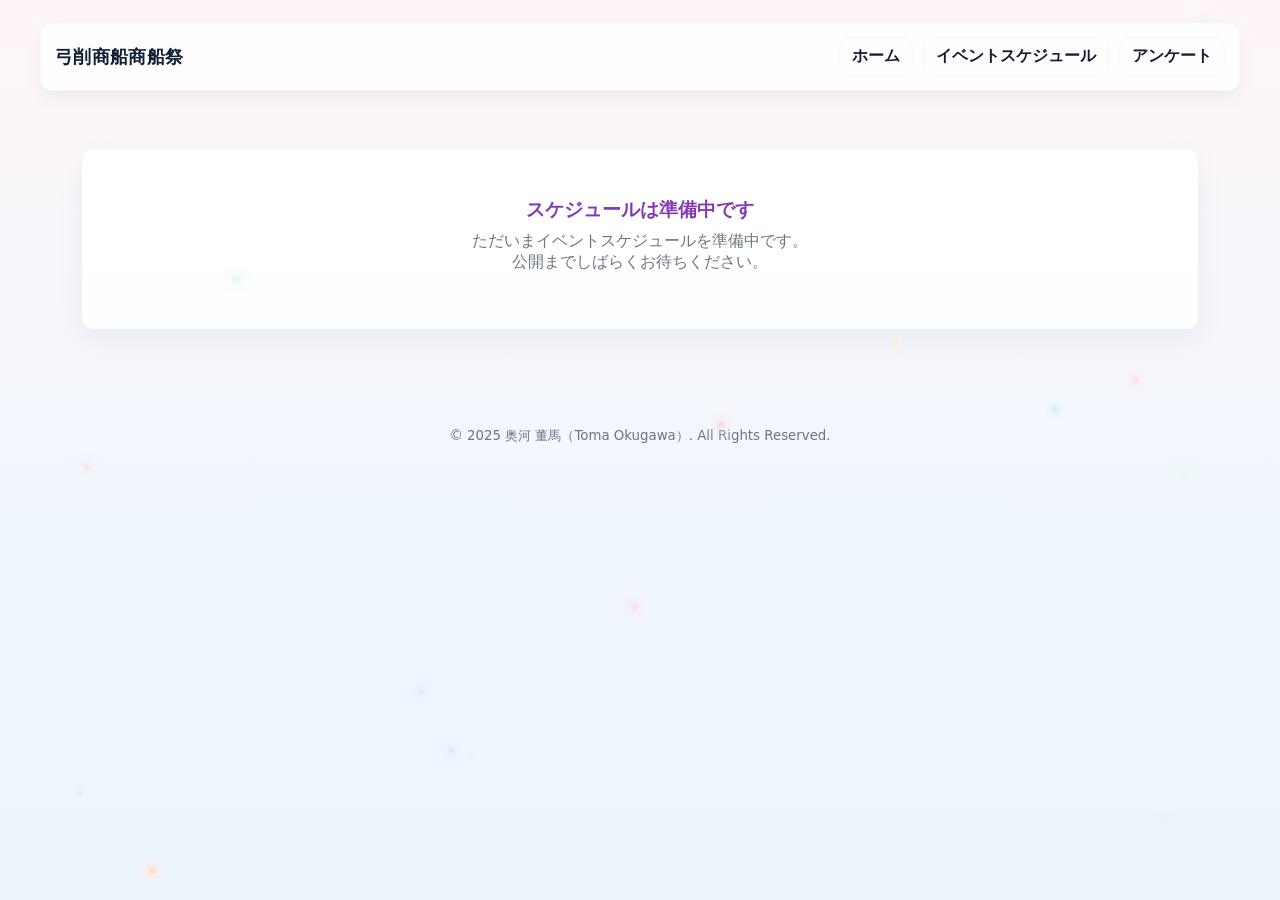
==== html/schedule.html @ 8c7348e9 "Add files via upload" ====
<!doctype html>
<html lang="ja">
<head>
  <meta charset="utf-8" />
  <meta name="viewport" content="width=device-width,initial-scale=1" />
  <title>弓削商船商船祭 - スケジュール</title>
  <link rel="stylesheet" href="../css/style.css">
</head>
<body>
  <canvas id="bgCanvas"></canvas>

  <header class="site-header">
    <div class="container header-inner">
      <div class="brand">
        <a class="logo" href="index.html">弓削商船商船祭</a>
      </div>
      <button id="navToggle" class="nav-toggle" aria-label="メニュー切替"><span class="hamburger"></span></button>
      <nav class="nav-links" id="navLinks">
        <a href="index.html">ホーム</a>
        <a href="schedule.html">イベントスケジュール</a>
        <a href="survey.html">アンケート</a>
      </nav>
    </div>
  </header>

  <main class="container">
    <section style="max-width:var(--maxW);margin:18px auto;padding:12px">
      <section id="scheduleSection" class="schedule-wrap">
        <article class="event-card" style="display:flex;align-items:center;justify-content:center;min-height:180px;">
          <div style="text-align:center;">
            <h3 style="margin:0 0 8px;color:var(--nav-accent);">スケジュールは準備中です</h3>
            <p style="margin:0 0 8px;color:var(--muted);">ただいまイベントスケジュールを準備中です。<br>公開までしばらくお待ちください。</p>
          </div>
        </article>
      </section>
      <!-- ection id="scheduleSection" class="schedule-wrap"></section -->
    </section>
  </main>

  <footer class="site-footer container"><small>&copy; 2025 奥河 董馬（Toma Okugawa）. All Rights Reserved.</small></footer>

  <script src="../js/shared.js"></script>
  <script>
    // 例
    /* const events = [
      {date:'2025-11-01', time:'8:30 - 10:00', place:'体育館', title:'開会式', desc:'開会の挨拶およびイベントの説明。'},
      {date:'2025-11-01', time:'10:30 - 12:00', place:'講義室A', title:'ロボコン体験', desc:'ロボット操作体験コーナー。'},
      {date:'2025-11-02', time:'13:00 - 15:00', place:'屋外ステージ', title:'軽音ライブ', desc:'学生バンドによる演奏。'}
    ];
    window.renderSchedule(events, 'scheduleSection'); */
  </script>
</body>
</html>
---- css/style.css ----
:root{
  --accentA:#833ab4;
  --accentB:#fd1d1d;
  --accentC:#fcb045;
  --muted:#6b7684;
  --card: rgba(255,255,255,0.94);
  --radius:14px;
  --maxW:1200px;
  --shadow: 0 8px 36px rgba(15,20,30,0.08);
  --nav-text-dark: #102033;
  --nav-accent: var(--accentA);
}
*{box-sizing:border-box}
html,body{height:100%;margin:0;font-family:Inter, "Noto Sans JP", system-ui, -apple-system, "Segoe UI", Roboto, "Hiragino Kaku Gothic ProN", "メイリオ", sans-serif;background:linear-gradient(180deg,#fff6f9 0%, #f1f8ff 60%);color:#0f1720;-webkit-font-smoothing:antialiased}
.container{max-width:var(--maxW);margin:0 auto;padding:0 18px}

#bgCanvas{position:fixed;left:0;top:0;width:100%;height:100%;z-index:0;pointer-events:none}

.site-header{position:sticky;top:12px;z-index:50;padding:10px 0}
.header-inner{
  display:flex;
  align-items:center;
  justify-content:space-between;
  gap:16px;
  background: rgba(255,255,255,0.80);
  border: 1px solid rgba(16,32,48,0.04);
  backdrop-filter: blur(6px);
  padding:14px;
  border-radius:12px;
  color:var(--nav-text-dark);
  box-shadow: 0 6px 18px rgba(10,20,30,0.06);
}
.brand .logo{font-weight:700;font-size:1.15rem;letter-spacing:0.02em;color:var(--nav-text-dark);text-decoration:none}
.brand .sub{font-size:0.82rem;opacity:0.9;margin:0;color:var(--muted)}

.nav-links{
  display:flex;
  gap:10px;
  align-items:center;
  z-index:60;
}
.nav-links a{
  background: transparent;
  padding:8px 12px;
  border-radius:10px;
  color:var(--nav-text-dark);
  text-decoration:none;
  font-weight:600;
  transition:all .18s;
  border: 1px solid rgba(16,32,48,0.04);
}
.nav-links a:hover{
  transform:translateY(-3px);
  background: linear-gradient(90deg, rgba(131,58,180,0.08), rgba(252,176,69,0.06));
  color: var(--nav-accent);
}

.nav-toggle{display:none;background:transparent;border:none;cursor:pointer;padding:8px;border-radius:8px}
.nav-toggle .hamburger{display:block;width:22px;height:2px;background:var(--nav-text-dark);position:relative}
.nav-toggle .hamburger::before,.nav-toggle .hamburger::after{content:"";position:absolute;left:0;width:22px;height:2px;background:var(--nav-text-dark);transition:transform .18s}
.nav-toggle .hamburger::before{top:-7px}
.nav-toggle .hamburger::after{top:7px}

.hero-grid{display:grid;grid-template-columns: 1fr 360px;gap:24px;align-items:start;margin:28px auto;max-width:var(--maxW);padding:0 18px}
.poster-frame{background:var(--card);border-radius:16px;padding:16px;display:flex;align-items:center;justify-content:center;box-shadow:var(--shadow)}
.poster-frame img{width:auto;height:480px;object-fit:contain;border-radius:12px}

.info-card{background:linear-gradient(180deg, rgba(255,255,255,0.96), rgba(255,255,255,0.9));border-radius:16px;padding:18px;box-shadow:var(--shadow)}
.info-card h3{margin:0 0 8px;color:var(--nav-accent)}
.info-card .meta{color:var(--muted);line-height:1.5;margin-bottom:12px}

.section-title{max-width:var(--maxW);margin:12px auto;text-align:center;font-weight:700;color:var(--nav-accent)}
.poster-wrap{max-width:var(--maxW);margin:8px auto;padding:14px;border-radius:16px;background:var(--card);box-shadow:var(--shadow)}
.poster-slider{overflow:hidden}
.poster-track{display:flex;gap:16px;align-items:center;animation:scrollX linear infinite}
.poster-item img{height:420px;object-fit:cover;border-radius:12px;box-shadow:0 10px 26px rgba(10,30,60,0.08);transition:transform .22s}
.poster-item img:hover{transform:scale(1.02)}
@keyframes scrollX{from{transform:translateX(0)}to{transform:translateX(-50%)}}

.schedule-wrap{max-width:var(--maxW);margin:18px auto;display:flex;flex-direction:column;gap:12px;padding:12px}
.event-card{background:white;border-radius:12px;padding:16px;box-shadow:0 10px 30px rgba(10,30,60,0.06);width:100%}
.event-card h3{margin:0 0 6px;color:var(--nav-accent)}
.event-meta{color:var(--muted);margin-bottom:8px}
.event-desc{color:#213642}

.survey-wrap{max-width:880px;margin:18px auto;padding:18px;border-radius:12px;background:linear-gradient(180deg,#fff,#fbfbff);box-shadow:0 10px 30px rgba(10,30,60,0.06)}
.q{margin-bottom:12px}
.q label{display:block;font-weight:700;margin-bottom:8px;color:#203444}
.input,textarea,select{width:100%;padding:10px;border-radius:10px;border:1px solid rgba(20,30,40,0.06);font-size:0.95rem;background:white}
.choice-inline{display:flex;align-items:center;gap:8px}
.rating-row{display:flex;gap:10px;align-items:center}
.rating-row label{display:flex;align-items:center;gap:8px;padding:8px 10px;border-radius:10px;background:#fff;border:1px solid rgba(20,30,40,0.04);cursor:pointer}
.rating-row input[type="radio"]{accent-color:var(--nav-accent);width:16px;height:16px}
.form-actions{display:flex;gap:8px;margin-top:10px;align-items:center}
.btn{background:var(--nav-accent);color:#fff;padding:10px 14px;border-radius:10px;border:none;cursor:pointer;font-weight:700}
.btn.secondary{background:#fff;color:var(--nav-accent);border:1px solid rgba(19,111,168,0.12)}

.site-footer{max-width:var(--maxW);margin:30px auto;text-align:center;color:var(--muted);padding-top: 1.5rem;padding-bottom:3rem}

@media(max-width:980px){
  .hero-grid{grid-template-columns:1fr 320px}
  .poster-frame img{height:420px}
  .poster-item img{height:360px}
}
@media(max-width:720px){
  .hero-grid{grid-template-columns:1fr;gap:14px}

  .nav-links{display:none;position:fixed;right:16px;top:84px;padding:12px;border-radius:12px;box-shadow:0 10px 30px rgba(10,30,60,0.08);z-index:120}

  .nav-links.show{
    display:flex;
    flex-direction:column;
    gap:8px;
    background: #ffffff;
    border: 1px solid rgba(16,32,48,0.04);
    min-width:160px;
  }

  .nav-links.show a{
    color: var(--nav-text-dark);
    background: transparent;
    padding:10px 12px;
    border-radius:8px;
    border: none;
  }
  .nav-links.show a:hover{
    background: linear-gradient(90deg, rgba(131,58,180,0.06), rgba(252,176,69,0.04));
    color: var(--nav-accent);
  }

  .nav-toggle{display:block}
  .poster-item img{height:260px}
  .poster-frame img{height:320px}
}
@media(max-width:420px){
  .poster-item img{height:180px}
  .poster-frame img{height:260px}
  .brand .logo{font-size:1rem}
}

.poster-placeholder{
  width:100%;
  height:480px;
  display:flex;
  align-items:center;
  justify-content:center;
  border-radius:12px;
  background: linear-gradient(180deg, rgba(250,250,252,0.9), rgba(243,248,255,0.9));
  box-shadow: 0 10px 26px rgba(10,30,60,0.06);
  padding:20px;
  text-align:center;
  color: #123246;
}

.poster-placeholder .placeholder-inner{
  max-width:420px;
  padding:18px;
  border-radius:12px;
  background: linear-gradient(180deg, rgba(255,255,255,0.95), rgba(255,255,255,0.88));
  box-shadow: 0 6px 18px rgba(10,30,50,0.04);
}

.placeholder-title{
  font-size:1.15rem;
  font-weight:700;
  color: var(--nav-accent, #833ab4);
  margin-bottom:8px;
}
.placeholder-sub{
  font-size:0.98rem;
  color: var(--muted, #6b7684);
  margin-bottom:8px;
}

@media (max-width:920px){
  .poster-placeholder{ height:420px; }
  .poster-placeholder .placeholder-inner{ max-width:360px; }
}
@media (max-width:420px){
  .poster-placeholder{ height:320px; padding:12px; }
  .poster-placeholder .placeholder-inner{ padding:12px; }
  .placeholder-title{ font-size:1rem; }
}
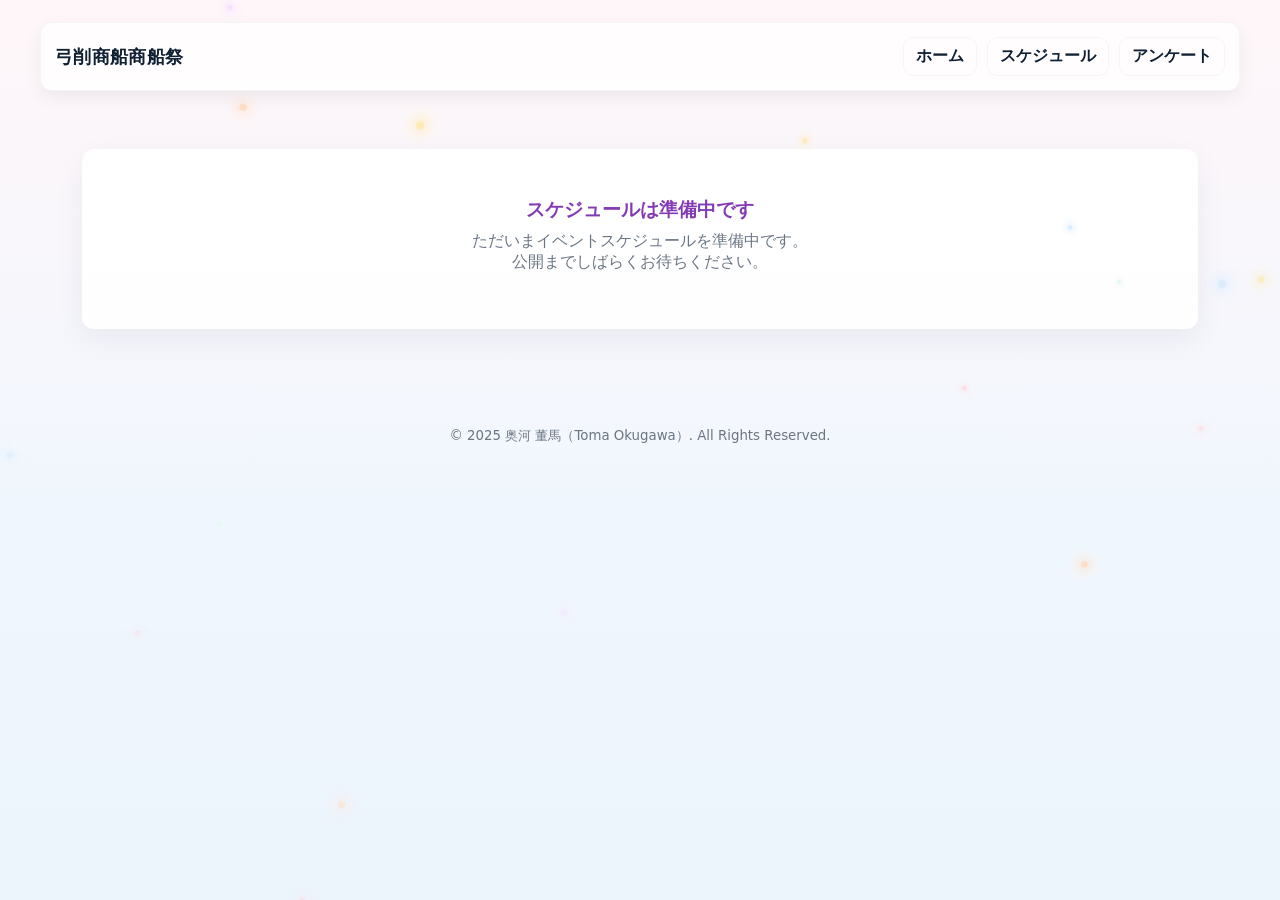
==== commit fec427f0: "更新1" ====
--- a/html/schedule.html
+++ b/html/schedule.html
@@ -17,7 +17,7 @@
       <button id="navToggle" class="nav-toggle" aria-label="メニュー切替"><span class="hamburger"></span></button>
       <nav class="nav-links" id="navLinks">
         <a href="index.html">ホーム</a>
-        <a href="schedule.html">イベントスケジュール</a>
+        <a href="schedule.html">スケジュール</a>
         <a href="survey.html">アンケート</a>
       </nav>
     </div>
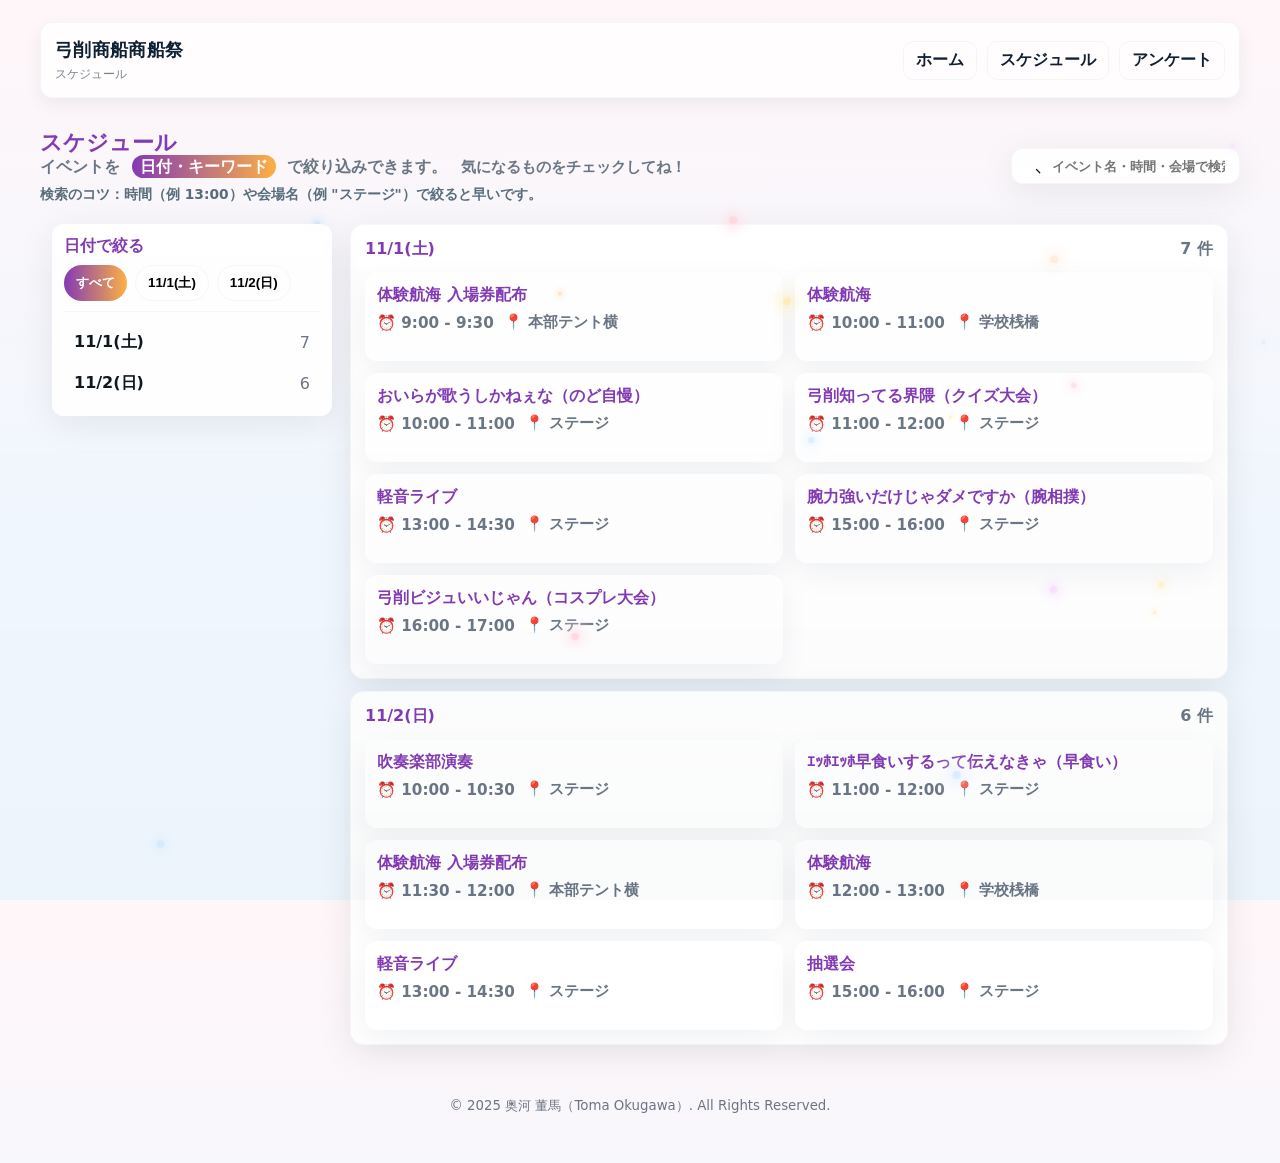
==== commit f27b16fa: "更新3" ====
--- a/html/schedule.html
+++ b/html/schedule.html
@@ -5,6 +5,71 @@
   <meta name="viewport" content="width=device-width,initial-scale=1" />
   <title>弓削商船商船祭 - スケジュール</title>
   <link rel="stylesheet" href="../css/style.css">
+
+  <style>
+    #schedulePage{padding:20px 0}
+
+    .page-hero{display:flex;align-items:center;justify-content:space-between;gap:12px;margin:12px 0 20px}
+    .page-hero .title{font-size:1.35rem;font-weight:800;color:var(--nav-accent)}
+    .page-hero .subtitle{color:var(--muted);font-weight:600}
+
+    .controls{display:flex;gap:12px;align-items:center}
+    .search{display:flex;align-items:center;gap:8px;padding:8px 12px;border-radius:12px;background:rgba(255,255,255,0.9);box-shadow:var(--shadow);border:1px solid rgba(16,32,48,0.04)}
+    .search input{border:0;outline:none;background:transparent;font-weight:600}
+
+    .date-filters{display:flex;gap:8px;flex-wrap:wrap}
+    .date-filters button{padding:8px 12px;border-radius:999px;border:1px solid rgba(16,32,48,0.04);background:transparent;cursor:pointer;font-weight:700}
+    .date-filters button.active{background:linear-gradient(90deg,var(--accentA) 0%, var(--accentC) 100%);color:white;border:none}
+
+    .subtitle .highlight{padding:2px 8px;border-radius:999px;font-weight:900;background:linear-gradient(90deg,var(--accentA),var(--accentC));color:white;margin:0 6px}
+    .subtitle-meta{display:inline-block;margin-left:8px;font-weight:600;color:var(--muted);font-size:0.95rem}
+    .hint{margin-top:8px;font-size:0.86rem;color:rgba(19,50,68,0.7)}
+
+    .schedule-grid{display:grid;grid-template-columns:280px 1fr;gap:18px;align-items:start;margin-top:8px}
+
+    .dates-list{position:sticky;top:88px;padding:12px;border-radius:12px;background:linear-gradient(180deg, rgba(255,255,255,0.9), rgba(255,255,255,0.85));box-shadow:var(--shadow);height:max-content}
+    .dates-list h4{margin:0 0 8px;color:var(--nav-accent)}
+    .dates-list .date-item{display:flex;justify-content:space-between;align-items:center;padding:10px;border-radius:10px;cursor:pointer}
+    .dates-list .date-item:hover{background:linear-gradient(90deg, rgba(131,58,180,0.06), rgba(252,176,69,0.04))}
+
+    .events-column{display:flex;flex-direction:column;gap:12px}
+    .date-group{background:var(--card);padding:14px;border-radius:14px;box-shadow:var(--shadow);border:1px solid rgba(16,32,48,0.03)}
+    .date-group .group-header{display:flex;justify-content:space-between;align-items:center;gap:12px}
+    .group-header .g-title{font-weight:800;color:var(--nav-accent)}
+    .group-header .g-info{color:var(--muted);font-weight:700}
+
+    .events-grid{display:grid;grid-template-columns:repeat(2,1fr);gap:12px;margin-top:12px}
+    .event-card.custom{padding:12px;border-radius:12px;transition:transform .18s, box-shadow .18s}
+    .event-card.custom:hover{transform:translateY(-6px);box-shadow:0 18px 48px rgba(10,20,40,0.12)}
+    .event-meta-row{display:flex;gap:10px;align-items:center;color:var(--muted);font-weight:700;font-size:0.95rem}
+    .event-desc{margin-top:8px;color:#133244}
+
+    @media(max-width:980px){
+      .schedule-grid{grid-template-columns:1fr}
+      .events-grid{grid-template-columns:1fr}
+      .dates-list{position:relative;top:0}
+    }
+
+    @media (max-width: 720px) {
+      .page-hero {flex-direction: column;align-items: flex-start;gap: 8px;}
+      .search input {width: 100%;}
+      .schedule-grid {grid-template-columns: 1fr;gap: 14px;}
+      .events-grid {grid-template-columns: 1fr;}
+      .date-filters button {padding: 6px 10px;font-size: 0.85rem;}
+      .date-item {font-size: 0.9rem;}
+    }
+
+    @media (max-width: 480px) {
+      .page-hero .title {font-size: 1.2rem;}
+      .page-hero .subtitle {font-size: 0.9rem;}
+      .search {padding: 6px 8px;}
+      .events-column {gap: 10px;}
+      .event-card.custom h3 {font-size: 0.95rem;}
+      .event-meta-row {flex-direction: column;gap: 4px;font-size: 0.85rem;}
+      .date-group {padding: 10px;}
+      .date-filters button {padding: 5px 8px;font-size: 0.8rem;}
+    }
+  </style>
 </head>
 <body>
   <canvas id="bgCanvas"></canvas>
@@ -13,6 +78,7 @@
     <div class="container header-inner">
       <div class="brand">
         <a class="logo" href="index.html">弓削商船商船祭</a>
+        <div class="sub" style="margin-top:4px;font-size:0.78rem">スケジュール</div>
       </div>
       <button id="navToggle" class="nav-toggle" aria-label="メニュー切替"><span class="hamburger"></span></button>
       <nav class="nav-links" id="navLinks">
@@ -23,17 +89,39 @@
     </div>
   </header>
 
-  <main class="container">
-    <section style="max-width:var(--maxW);margin:18px auto;padding:12px">
-      <section id="scheduleSection" class="schedule-wrap">
-        <article class="event-card" style="display:flex;align-items:center;justify-content:center;min-height:180px;">
-          <div style="text-align:center;">
-            <h3 style="margin:0 0 8px;color:var(--nav-accent);">スケジュールは準備中です</h3>
-            <p style="margin:0 0 8px;color:var(--muted);">ただいまイベントスケジュールを準備中です。<br>公開までしばらくお待ちください。</p>
-          </div>
-        </article>
-      </section>
-      <!-- ection id="scheduleSection" class="schedule-wrap"></section -->
+  <main class="container" id="schedulePage">
+    <section class="page-hero">
+      <div>
+        <div class="title">スケジュール</div>
+        <div class="subtitle">
+          <span>イベントを</span>
+          <span class="highlight">日付・キーワード</span>
+          <span>で絞り込みできます。</span>
+          <span class="subtitle-meta">気になるものをチェックしてね！</span>
+          <div class="hint">検索のコツ：時間（例 13:00）や会場名（例 "ステージ"）で絞ると早いです。</div>
+        </div>
+      </div>
+
+      <div class="controls">
+        <div class="search" role="search" title="イベント検索">
+          <svg width="18" height="18" viewBox="0 0 24 24" fill="none" aria-hidden><path d="M21 21l-4.35-4.35" stroke="currentColor" stroke-width="1.6" stroke-linecap="round" stroke-linejoin="round"/></svg>
+          <input id="searchInput" placeholder="イベント名・時間・会場で検索" aria-label="検索">
+        </div>
+      </div>
+
+    </section>
+
+    <section style="max-width:var(--maxW);margin:0 auto;padding:0 12px">
+      <div class="schedule-grid">
+        <aside class="dates-list">
+          <h4>日付で絞る</h4>
+          <div class="date-filters" id="dateFilters"></div>
+          <hr style="border:none;border-top:1px solid rgba(16,32,48,0.04);margin:10px 0">
+          <div id="datesListInner"></div>
+        </aside>
+
+        <section id="scheduleSection" class="events-column"></section>
+      </div>
     </section>
   </main>
 
@@ -41,13 +129,137 @@
 
   <script src="../js/shared.js"></script>
   <script>
-    // 例
-    /* const events = [
-      {date:'2025-11-01', time:'8:30 - 10:00', place:'体育館', title:'開会式', desc:'開会の挨拶およびイベントの説明。'},
-      {date:'2025-11-01', time:'10:30 - 12:00', place:'講義室A', title:'ロボコン体験', desc:'ロボット操作体験コーナー。'},
-      {date:'2025-11-02', time:'13:00 - 15:00', place:'屋外ステージ', title:'軽音ライブ', desc:'学生バンドによる演奏。'}
+    const events = [
+      {date:'2025-11-01', time:'9:00 - 9:30', place:'本部テント横', title:'体験航海 入場券配布', desc:''},
+      {date:'2025-11-01', time:'10:00 - 11:00', place:'学校桟橋', title:'体験航海', desc:''},
+      {date:'2025-11-01', time:'10:00 - 11:00', place:'ステージ', title:'おいらが歌うしかねぇな（のど自慢）', desc:''},
+      {date:'2025-11-01', time:'11:00 - 12:00', place:'ステージ', title:'弓削知ってる界隈（クイズ大会）', desc:''},
+      {date:'2025-11-01', time:'13:00 - 14:30', place:'ステージ', title:'軽音ライブ', desc:''},
+      {date:'2025-11-01', time:'15:00 - 16:00', place:'ステージ', title:'腕力強いだけじゃダメですか（腕相撲）', desc:''},
+      {date:'2025-11-01', time:'16:00 - 17:00', place:'ステージ', title:'弓削ビジュいいじゃん（コスプレ大会）', desc:''},
+      {date:'2025-11-02', time:'10:00 - 10:30', place:'ステージ', title:'吹奏楽部演奏', desc:''},
+      {date:'2025-11-02', time:'11:00 - 12:00', place:'ステージ', title:'ｴｯﾎｴｯﾎ早食いするって伝えなきゃ（早食い）', desc:''},
+      {date:'2025-11-02', time:'11:30 - 12:00', place:'本部テント横', title:'体験航海 入場券配布', desc:''},
+      {date:'2025-11-02', time:'12:00 - 13:00', place:'学校桟橋', title:'体験航海', desc:''},
+      {date:'2025-11-02', time:'13:00 - 14:30', place:'ステージ', title:'軽音ライブ', desc:''},
+      {date:'2025-11-02', time:'15:00 - 16:00', place:'ステージ', title:'抽選会', desc:''}
     ];
-    window.renderSchedule(events, 'scheduleSection'); */
+
+    function formatDateJapanese(dateStr){
+      const d = new Date(dateStr + 'T00:00:00');
+      const opts = { month: 'numeric', day: 'numeric', weekday: 'short' };
+      return new Intl.DateTimeFormat('ja-JP', opts).format(d);
+    }
+
+    function groupByDate(arr){
+      return arr.reduce((acc, ev) => {
+        (acc[ev.date] = acc[ev.date] || []).push(ev);
+        return acc;
+      }, {});
+    }
+
+    const scheduleSection = document.getElementById('scheduleSection');
+    const dateFilters = document.getElementById('dateFilters');
+    const datesListInner = document.getElementById('datesListInner');
+    const searchInput = document.getElementById('searchInput');
+
+    let activeDate = null;
+    let filteredEvents = [...events];
+
+    function render(){
+      const grouped = groupByDate(filteredEvents);
+      const dates = Object.keys(groupByDate(events)).sort();
+      dateFilters.innerHTML = '';
+      const allBtn = document.createElement('button');
+      allBtn.textContent = 'すべて';
+      allBtn.className = activeDate === null ? 'active' : '';
+      allBtn.onclick = () => { activeDate = null; applyFilters(); };
+      dateFilters.appendChild(allBtn);
+
+      dates.forEach(d => {
+        const btn = document.createElement('button');
+        btn.textContent = formatDateJapanese(d);
+        btn.className = (activeDate === d) ? 'active' : '';
+        btn.onclick = () => { activeDate = d; applyFilters(); };
+        dateFilters.appendChild(btn);
+      });
+
+      datesListInner.innerHTML = '';
+      dates.forEach(d => {
+        const item = document.createElement('div');
+        item.className = 'date-item';
+        item.innerHTML = `<div style="font-weight:800">${formatDateJapanese(d)}</div><div style="color:var(--muted)">${(groupByDate(events)[d]||[]).length}</div>`;
+        item.onclick = () => { activeDate = d; applyFilters(); window.scrollTo({top:0,behavior:'smooth'}); };
+        datesListInner.appendChild(item);
+      });
+
+      scheduleSection.innerHTML = '';
+      const sortedDates = Object.keys(grouped).sort();
+      if(sortedDates.length === 0){
+        const empty = document.createElement('div');
+        empty.className = 'poster-placeholder';
+        empty.innerHTML = `<div class="placeholder-inner"><div class="placeholder-title">該当するイベントはありません</div><div class="placeholder-sub">検索キーワードや日付フィルターを変えてみてください。</div></div>`;
+        scheduleSection.appendChild(empty);
+        return;
+      }
+
+      sortedDates.forEach(d => {
+        const group = document.createElement('div');
+        group.className = 'date-group';
+        const header = document.createElement('div');
+        header.className = 'group-header';
+        header.innerHTML = `<div class="g-title">${formatDateJapanese(d)}</div><div class="g-info">${grouped[d].length} 件</div>`;
+        group.appendChild(header);
+
+        const grid = document.createElement('div');
+        grid.className = 'events-grid';
+
+        const parseStartMinutes = t => {
+          if(!t) return 0;
+          const part = (t.split('-')[0] || '').trim();
+          const [hStr, mStr] = (part.split(':').map(s => s.trim()));
+          const h = Number(hStr || 0);
+          const m = Number(mStr || 0);
+          if(Number.isNaN(h) || Number.isNaN(m)) return 0;
+          return h * 60 + m;
+        };
+
+        grouped[d].sort((a, b) => parseStartMinutes(a.time) - parseStartMinutes(b.time)).forEach(ev => {
+          const card = document.createElement('article');
+          card.className = 'event-card custom';
+          card.innerHTML = `
+            <h3 style="margin:0 0 6px;color:var(--accentA);font-size:1.02rem">${ev.title}</h3>
+            <div class="event-meta-row">
+              <div title="時間">⏰ ${ev.time}</div>
+              <div title="場所">📍 ${ev.place}</div>
+            </div>
+            <p class="event-desc">${ev.desc}</p>
+          `;
+          grid.appendChild(card);
+        });
+
+        group.appendChild(grid);
+        scheduleSection.appendChild(group);
+      });
+    }
+
+    function applyFilters(){
+      const q = (searchInput.value || '').trim().toLowerCase();
+      filteredEvents = events.filter(ev => {
+        if(activeDate && ev.date !== activeDate) return false;
+        if(!q) return true;
+        return ([ev.title, ev.place, ev.time, ev.desc].join(' ')).toLowerCase().includes(q);
+      });
+      render();
+    }
+
+    searchInput.addEventListener('input', ()=>{ applyFilters(); });
+
+    render();
+
+    document.getElementById('navToggle').addEventListener('click', ()=>{
+      document.getElementById('navLinks').classList.toggle('show');
+    });
   </script>
 </body>
 </html>
--- a/css/style.css
+++ b/css/style.css
@@ -95,7 +95,7 @@
 .btn{background:var(--nav-accent);color:#fff;padding:10px 14px;border-radius:10px;border:none;cursor:pointer;font-weight:700}
 .btn.secondary{background:#fff;color:var(--nav-accent);border:1px solid rgba(19,111,168,0.12)}
 
-.site-footer{max-width:var(--maxW);margin:30px auto;text-align:center;color:var(--muted);padding-top: 1.5rem;padding-bottom:3rem}
+.site-footer{max-width:var(--maxW);margin:30px auto;text-align:center;color:var(--muted);padding-bottom:3rem}
 
 @media(max-width:980px){
   .hero-grid{grid-template-columns:1fr 320px}
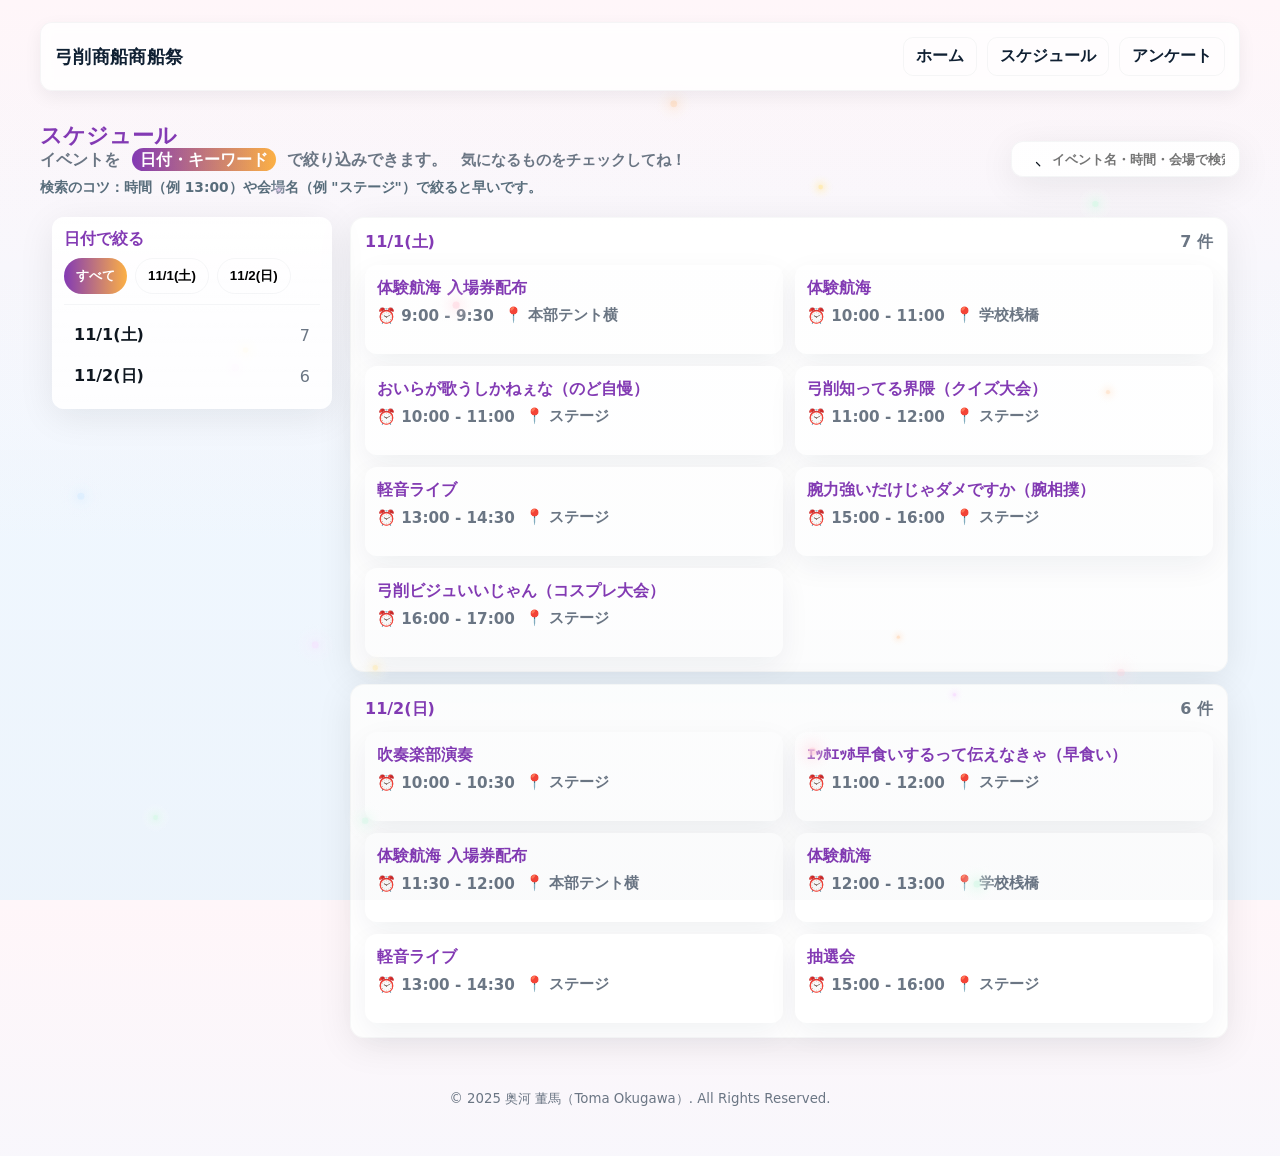
==== commit 8902cef9: "更新5" ====
--- a/html/schedule.html
+++ b/html/schedule.html
@@ -78,7 +78,6 @@
     <div class="container header-inner">
       <div class="brand">
         <a class="logo" href="index.html">弓削商船商船祭</a>
-        <div class="sub" style="margin-top:4px;font-size:0.78rem">スケジュール</div>
       </div>
       <button id="navToggle" class="nav-toggle" aria-label="メニュー切替"><span class="hamburger"></span></button>
       <nav class="nav-links" id="navLinks">
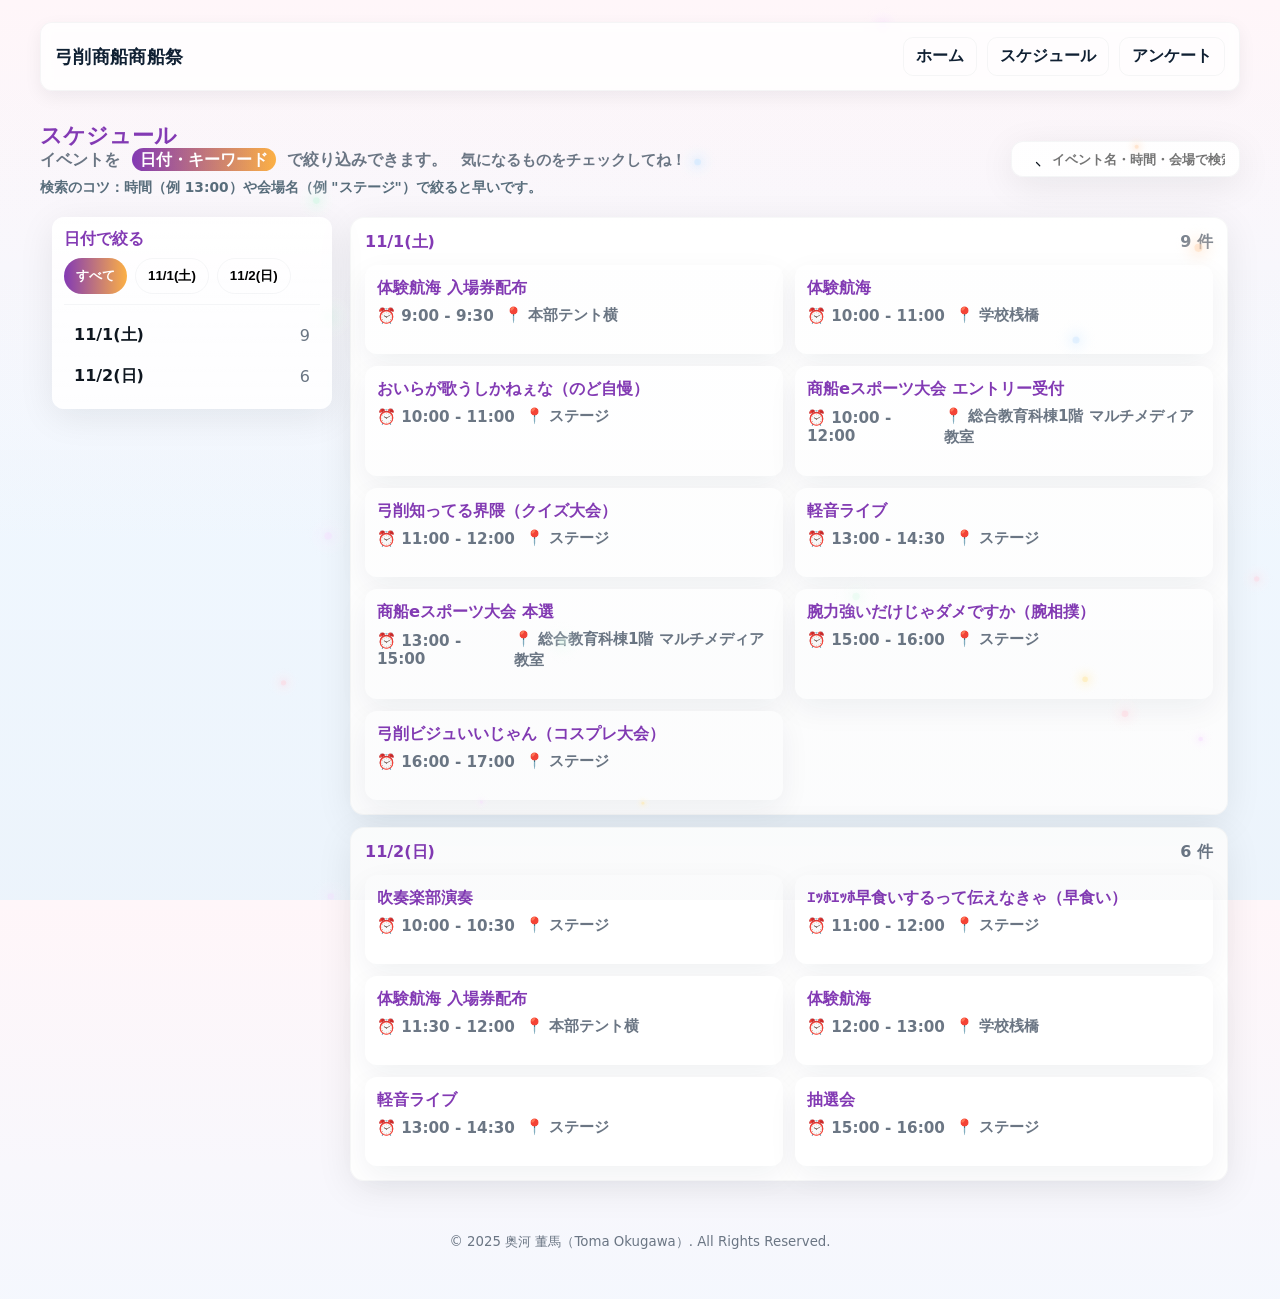
==== commit 99ed019b: "更新6" ====
--- a/html/schedule.html
+++ b/html/schedule.html
@@ -1,5 +1,6 @@
 <!doctype html>
 <html lang="ja">
+
 <head>
   <meta charset="utf-8" />
   <meta name="viewport" content="width=device-width,initial-scale=1" />
@@ -7,70 +8,280 @@
   <link rel="stylesheet" href="../css/style.css">
 
   <style>
-    #schedulePage{padding:20px 0}
-
-    .page-hero{display:flex;align-items:center;justify-content:space-between;gap:12px;margin:12px 0 20px}
-    .page-hero .title{font-size:1.35rem;font-weight:800;color:var(--nav-accent)}
-    .page-hero .subtitle{color:var(--muted);font-weight:600}
-
-    .controls{display:flex;gap:12px;align-items:center}
-    .search{display:flex;align-items:center;gap:8px;padding:8px 12px;border-radius:12px;background:rgba(255,255,255,0.9);box-shadow:var(--shadow);border:1px solid rgba(16,32,48,0.04)}
-    .search input{border:0;outline:none;background:transparent;font-weight:600}
-
-    .date-filters{display:flex;gap:8px;flex-wrap:wrap}
-    .date-filters button{padding:8px 12px;border-radius:999px;border:1px solid rgba(16,32,48,0.04);background:transparent;cursor:pointer;font-weight:700}
-    .date-filters button.active{background:linear-gradient(90deg,var(--accentA) 0%, var(--accentC) 100%);color:white;border:none}
-
-    .subtitle .highlight{padding:2px 8px;border-radius:999px;font-weight:900;background:linear-gradient(90deg,var(--accentA),var(--accentC));color:white;margin:0 6px}
-    .subtitle-meta{display:inline-block;margin-left:8px;font-weight:600;color:var(--muted);font-size:0.95rem}
-    .hint{margin-top:8px;font-size:0.86rem;color:rgba(19,50,68,0.7)}
-
-    .schedule-grid{display:grid;grid-template-columns:280px 1fr;gap:18px;align-items:start;margin-top:8px}
-
-    .dates-list{position:sticky;top:88px;padding:12px;border-radius:12px;background:linear-gradient(180deg, rgba(255,255,255,0.9), rgba(255,255,255,0.85));box-shadow:var(--shadow);height:max-content}
-    .dates-list h4{margin:0 0 8px;color:var(--nav-accent)}
-    .dates-list .date-item{display:flex;justify-content:space-between;align-items:center;padding:10px;border-radius:10px;cursor:pointer}
-    .dates-list .date-item:hover{background:linear-gradient(90deg, rgba(131,58,180,0.06), rgba(252,176,69,0.04))}
-
-    .events-column{display:flex;flex-direction:column;gap:12px}
-    .date-group{background:var(--card);padding:14px;border-radius:14px;box-shadow:var(--shadow);border:1px solid rgba(16,32,48,0.03)}
-    .date-group .group-header{display:flex;justify-content:space-between;align-items:center;gap:12px}
-    .group-header .g-title{font-weight:800;color:var(--nav-accent)}
-    .group-header .g-info{color:var(--muted);font-weight:700}
-
-    .events-grid{display:grid;grid-template-columns:repeat(2,1fr);gap:12px;margin-top:12px}
-    .event-card.custom{padding:12px;border-radius:12px;transition:transform .18s, box-shadow .18s}
-    .event-card.custom:hover{transform:translateY(-6px);box-shadow:0 18px 48px rgba(10,20,40,0.12)}
-    .event-meta-row{display:flex;gap:10px;align-items:center;color:var(--muted);font-weight:700;font-size:0.95rem}
-    .event-desc{margin-top:8px;color:#133244}
-
-    @media(max-width:980px){
-      .schedule-grid{grid-template-columns:1fr}
-      .events-grid{grid-template-columns:1fr}
-      .dates-list{position:relative;top:0}
+    #schedulePage {
+      padding: 20px 0
+    }
+
+    .page-hero {
+      display: flex;
+      align-items: center;
+      justify-content: space-between;
+      gap: 12px;
+      margin: 12px 0 20px
+    }
+
+    .page-hero .title {
+      font-size: 1.35rem;
+      font-weight: 800;
+      color: var(--nav-accent)
+    }
+
+    .page-hero .subtitle {
+      color: var(--muted);
+      font-weight: 600
+    }
+
+    .controls {
+      display: flex;
+      gap: 12px;
+      align-items: center
+    }
+
+    .search {
+      display: flex;
+      align-items: center;
+      gap: 8px;
+      padding: 8px 12px;
+      border-radius: 12px;
+      background: rgba(255, 255, 255, 0.9);
+      box-shadow: var(--shadow);
+      border: 1px solid rgba(16, 32, 48, 0.04)
+    }
+
+    .search input {
+      border: 0;
+      outline: none;
+      background: transparent;
+      font-weight: 600
+    }
+
+    .date-filters {
+      display: flex;
+      gap: 8px;
+      flex-wrap: wrap
+    }
+
+    .date-filters button {
+      padding: 8px 12px;
+      border-radius: 999px;
+      border: 1px solid rgba(16, 32, 48, 0.04);
+      background: transparent;
+      cursor: pointer;
+      font-weight: 700
+    }
+
+    .date-filters button.active {
+      background: linear-gradient(90deg, var(--accentA) 0%, var(--accentC) 100%);
+      color: white;
+      border: none
+    }
+
+    .subtitle .highlight {
+      padding: 2px 8px;
+      border-radius: 999px;
+      font-weight: 900;
+      background: linear-gradient(90deg, var(--accentA), var(--accentC));
+      color: white;
+      margin: 0 6px
+    }
+
+    .subtitle-meta {
+      display: inline-block;
+      margin-left: 8px;
+      font-weight: 600;
+      color: var(--muted);
+      font-size: 0.95rem
+    }
+
+    .hint {
+      margin-top: 8px;
+      font-size: 0.86rem;
+      color: rgba(19, 50, 68, 0.7)
+    }
+
+    .schedule-grid {
+      display: grid;
+      grid-template-columns: 280px 1fr;
+      gap: 18px;
+      align-items: start;
+      margin-top: 8px
+    }
+
+    .dates-list {
+      position: sticky;
+      top: 88px;
+      padding: 12px;
+      border-radius: 12px;
+      background: linear-gradient(180deg, rgba(255, 255, 255, 0.9), rgba(255, 255, 255, 0.85));
+      box-shadow: var(--shadow);
+      height: max-content
+    }
+
+    .dates-list h4 {
+      margin: 0 0 8px;
+      color: var(--nav-accent)
+    }
+
+    .dates-list .date-item {
+      display: flex;
+      justify-content: space-between;
+      align-items: center;
+      padding: 10px;
+      border-radius: 10px;
+      cursor: pointer
+    }
+
+    .dates-list .date-item:hover {
+      background: linear-gradient(90deg, rgba(131, 58, 180, 0.06), rgba(252, 176, 69, 0.04))
+    }
+
+    .events-column {
+      display: flex;
+      flex-direction: column;
+      gap: 12px
+    }
+
+    .date-group {
+      background: var(--card);
+      padding: 14px;
+      border-radius: 14px;
+      box-shadow: var(--shadow);
+      border: 1px solid rgba(16, 32, 48, 0.03)
+    }
+
+    .date-group .group-header {
+      display: flex;
+      justify-content: space-between;
+      align-items: center;
+      gap: 12px
+    }
+
+    .group-header .g-title {
+      font-weight: 800;
+      color: var(--nav-accent)
+    }
+
+    .group-header .g-info {
+      color: var(--muted);
+      font-weight: 700
+    }
+
+    .events-grid {
+      display: grid;
+      grid-template-columns: repeat(2, 1fr);
+      gap: 12px;
+      margin-top: 12px
+    }
+
+    .event-card.custom {
+      padding: 12px;
+      border-radius: 12px;
+      transition: transform .18s, box-shadow .18s
+    }
+
+    .event-card.custom:hover {
+      transform: translateY(-6px);
+      box-shadow: 0 18px 48px rgba(10, 20, 40, 0.12)
+    }
+
+    .event-meta-row {
+      display: flex;
+      gap: 10px;
+      align-items: center;
+      color: var(--muted);
+      font-weight: 700;
+      font-size: 0.95rem
+    }
+
+    .event-desc {
+      margin-top: 8px;
+      color: #133244
+    }
+
+    @media(max-width:980px) {
+      .schedule-grid {
+        grid-template-columns: 1fr
+      }
+
+      .events-grid {
+        grid-template-columns: 1fr
+      }
+
+      .dates-list {
+        position: relative;
+        top: 0
+      }
     }
 
     @media (max-width: 720px) {
-      .page-hero {flex-direction: column;align-items: flex-start;gap: 8px;}
-      .search input {width: 100%;}
-      .schedule-grid {grid-template-columns: 1fr;gap: 14px;}
-      .events-grid {grid-template-columns: 1fr;}
-      .date-filters button {padding: 6px 10px;font-size: 0.85rem;}
-      .date-item {font-size: 0.9rem;}
+      .page-hero {
+        flex-direction: column;
+        align-items: flex-start;
+        gap: 8px;
+      }
+
+      .search input {
+        width: 100%;
+      }
+
+      .schedule-grid {
+        grid-template-columns: 1fr;
+        gap: 14px;
+      }
+
+      .events-grid {
+        grid-template-columns: 1fr;
+      }
+
+      .date-filters button {
+        padding: 6px 10px;
+        font-size: 0.85rem;
+      }
+
+      .date-item {
+        font-size: 0.9rem;
+      }
     }
 
     @media (max-width: 480px) {
-      .page-hero .title {font-size: 1.2rem;}
-      .page-hero .subtitle {font-size: 0.9rem;}
-      .search {padding: 6px 8px;}
-      .events-column {gap: 10px;}
-      .event-card.custom h3 {font-size: 0.95rem;}
-      .event-meta-row {flex-direction: column;gap: 4px;font-size: 0.85rem;}
-      .date-group {padding: 10px;}
-      .date-filters button {padding: 5px 8px;font-size: 0.8rem;}
+      .page-hero .title {
+        font-size: 1.2rem;
+      }
+
+      .page-hero .subtitle {
+        font-size: 0.9rem;
+      }
+
+      .search {
+        padding: 6px 8px;
+      }
+
+      .events-column {
+        gap: 10px;
+      }
+
+      .event-card.custom h3 {
+        font-size: 0.95rem;
+      }
+
+      .event-meta-row {
+        flex-direction: column;
+        gap: 4px;
+        font-size: 0.85rem;
+      }
+
+      .date-group {
+        padding: 10px;
+      }
+
+      .date-filters button {
+        padding: 5px 8px;
+        font-size: 0.8rem;
+      }
     }
   </style>
 </head>
+
 <body>
   <canvas id="bgCanvas"></canvas>
 
@@ -103,7 +314,10 @@
 
       <div class="controls">
         <div class="search" role="search" title="イベント検索">
-          <svg width="18" height="18" viewBox="0 0 24 24" fill="none" aria-hidden><path d="M21 21l-4.35-4.35" stroke="currentColor" stroke-width="1.6" stroke-linecap="round" stroke-linejoin="round"/></svg>
+          <svg width="18" height="18" viewBox="0 0 24 24" fill="none" aria-hidden>
+            <path d="M21 21l-4.35-4.35" stroke="currentColor" stroke-width="1.6" stroke-linecap="round"
+              stroke-linejoin="round" />
+          </svg>
           <input id="searchInput" placeholder="イベント名・時間・会場で検索" aria-label="検索">
         </div>
       </div>
@@ -129,28 +343,30 @@
   <script src="../js/shared.js"></script>
   <script>
     const events = [
-      {date:'2025-11-01', time:'9:00 - 9:30', place:'本部テント横', title:'体験航海 入場券配布', desc:''},
-      {date:'2025-11-01', time:'10:00 - 11:00', place:'学校桟橋', title:'体験航海', desc:''},
-      {date:'2025-11-01', time:'10:00 - 11:00', place:'ステージ', title:'おいらが歌うしかねぇな（のど自慢）', desc:''},
-      {date:'2025-11-01', time:'11:00 - 12:00', place:'ステージ', title:'弓削知ってる界隈（クイズ大会）', desc:''},
-      {date:'2025-11-01', time:'13:00 - 14:30', place:'ステージ', title:'軽音ライブ', desc:''},
-      {date:'2025-11-01', time:'15:00 - 16:00', place:'ステージ', title:'腕力強いだけじゃダメですか（腕相撲）', desc:''},
-      {date:'2025-11-01', time:'16:00 - 17:00', place:'ステージ', title:'弓削ビジュいいじゃん（コスプレ大会）', desc:''},
-      {date:'2025-11-02', time:'10:00 - 10:30', place:'ステージ', title:'吹奏楽部演奏', desc:''},
-      {date:'2025-11-02', time:'11:00 - 12:00', place:'ステージ', title:'ｴｯﾎｴｯﾎ早食いするって伝えなきゃ（早食い）', desc:''},
-      {date:'2025-11-02', time:'11:30 - 12:00', place:'本部テント横', title:'体験航海 入場券配布', desc:''},
-      {date:'2025-11-02', time:'12:00 - 13:00', place:'学校桟橋', title:'体験航海', desc:''},
-      {date:'2025-11-02', time:'13:00 - 14:30', place:'ステージ', title:'軽音ライブ', desc:''},
-      {date:'2025-11-02', time:'15:00 - 16:00', place:'ステージ', title:'抽選会', desc:''}
+      { date: '2025-11-01', time: '9:00 - 9:30', place: '本部テント横', title: '体験航海 入場券配布', desc: '' },
+      { date: '2025-11-01', time: '10:00 - 11:00', place: '学校桟橋', title: '体験航海', desc: '' },
+      { date: '2025-11-01', time: '10:00 - 11:00', place: 'ステージ', title: 'おいらが歌うしかねぇな（のど自慢）', desc: '' },
+      { date: '2025-11-01', time: '10:00 - 12:00', place: '総合教育科棟1階 マルチメディア教室', title: '商船eスポーツ大会 エントリー受付', desc: '' },
+      { date: '2025-11-01', time: '11:00 - 12:00', place: 'ステージ', title: '弓削知ってる界隈（クイズ大会）', desc: '' },
+      { date: '2025-11-01', time: '13:00 - 14:30', place: 'ステージ', title: '軽音ライブ', desc: '' },
+      { date: '2025-11-01', time: '13:00 - 15:00', place: '総合教育科棟1階 マルチメディア教室', title: '商船eスポーツ大会 本選', desc: '' },
+      { date: '2025-11-01', time: '15:00 - 16:00', place: 'ステージ', title: '腕力強いだけじゃダメですか（腕相撲）', desc: '' },
+      { date: '2025-11-01', time: '16:00 - 17:00', place: 'ステージ', title: '弓削ビジュいいじゃん（コスプレ大会）', desc: '' },
+      { date: '2025-11-02', time: '10:00 - 10:30', place: 'ステージ', title: '吹奏楽部演奏', desc: '' },
+      { date: '2025-11-02', time: '11:00 - 12:00', place: 'ステージ', title: 'ｴｯﾎｴｯﾎ早食いするって伝えなきゃ（早食い）', desc: '' },
+      { date: '2025-11-02', time: '11:30 - 12:00', place: '本部テント横', title: '体験航海 入場券配布', desc: '' },
+      { date: '2025-11-02', time: '12:00 - 13:00', place: '学校桟橋', title: '体験航海', desc: '' },
+      { date: '2025-11-02', time: '13:00 - 14:30', place: 'ステージ', title: '軽音ライブ', desc: '' },
+      { date: '2025-11-02', time: '15:00 - 16:00', place: 'ステージ', title: '抽選会', desc: '' }
     ];
 
-    function formatDateJapanese(dateStr){
+    function formatDateJapanese(dateStr) {
       const d = new Date(dateStr + 'T00:00:00');
       const opts = { month: 'numeric', day: 'numeric', weekday: 'short' };
       return new Intl.DateTimeFormat('ja-JP', opts).format(d);
     }
 
-    function groupByDate(arr){
+    function groupByDate(arr) {
       return arr.reduce((acc, ev) => {
         (acc[ev.date] = acc[ev.date] || []).push(ev);
         return acc;
@@ -165,7 +381,7 @@
     let activeDate = null;
     let filteredEvents = [...events];
 
-    function render(){
+    function render() {
       const grouped = groupByDate(filteredEvents);
       const dates = Object.keys(groupByDate(events)).sort();
       dateFilters.innerHTML = '';
@@ -187,14 +403,14 @@
       dates.forEach(d => {
         const item = document.createElement('div');
         item.className = 'date-item';
-        item.innerHTML = `<div style="font-weight:800">${formatDateJapanese(d)}</div><div style="color:var(--muted)">${(groupByDate(events)[d]||[]).length}</div>`;
-        item.onclick = () => { activeDate = d; applyFilters(); window.scrollTo({top:0,behavior:'smooth'}); };
+        item.innerHTML = `<div style="font-weight:800">${formatDateJapanese(d)}</div><div style="color:var(--muted)">${(groupByDate(events)[d] || []).length}</div>`;
+        item.onclick = () => { activeDate = d; applyFilters(); window.scrollTo({ top: 0, behavior: 'smooth' }); };
         datesListInner.appendChild(item);
       });
 
       scheduleSection.innerHTML = '';
       const sortedDates = Object.keys(grouped).sort();
-      if(sortedDates.length === 0){
+      if (sortedDates.length === 0) {
         const empty = document.createElement('div');
         empty.className = 'poster-placeholder';
         empty.innerHTML = `<div class="placeholder-inner"><div class="placeholder-title">該当するイベントはありません</div><div class="placeholder-sub">検索キーワードや日付フィルターを変えてみてください。</div></div>`;
@@ -214,12 +430,12 @@
         grid.className = 'events-grid';
 
         const parseStartMinutes = t => {
-          if(!t) return 0;
+          if (!t) return 0;
           const part = (t.split('-')[0] || '').trim();
           const [hStr, mStr] = (part.split(':').map(s => s.trim()));
           const h = Number(hStr || 0);
           const m = Number(mStr || 0);
-          if(Number.isNaN(h) || Number.isNaN(m)) return 0;
+          if (Number.isNaN(h) || Number.isNaN(m)) return 0;
           return h * 60 + m;
         };
 
@@ -242,23 +458,24 @@
       });
     }
 
-    function applyFilters(){
+    function applyFilters() {
       const q = (searchInput.value || '').trim().toLowerCase();
       filteredEvents = events.filter(ev => {
-        if(activeDate && ev.date !== activeDate) return false;
-        if(!q) return true;
+        if (activeDate && ev.date !== activeDate) return false;
+        if (!q) return true;
         return ([ev.title, ev.place, ev.time, ev.desc].join(' ')).toLowerCase().includes(q);
       });
       render();
     }
 
-    searchInput.addEventListener('input', ()=>{ applyFilters(); });
+    searchInput.addEventListener('input', () => { applyFilters(); });
 
     render();
 
-    document.getElementById('navToggle').addEventListener('click', ()=>{
+    document.getElementById('navToggle').addEventListener('click', () => {
       document.getElementById('navLinks').classList.toggle('show');
     });
   </script>
 </body>
-</html>
+
+</html>
--- a/css/style.css
+++ b/css/style.css
@@ -1,183 +1,495 @@
-:root{
-  --accentA:#833ab4;
-  --accentB:#fd1d1d;
-  --accentC:#fcb045;
-  --muted:#6b7684;
-  --card: rgba(255,255,255,0.94);
-  --radius:14px;
-  --maxW:1200px;
-  --shadow: 0 8px 36px rgba(15,20,30,0.08);
+:root {
+  --accentA: #833ab4;
+  --accentB: #fd1d1d;
+  --accentC: #fcb045;
+  --muted: #6b7684;
+  --card: rgba(255, 255, 255, 0.94);
+  --radius: 14px;
+  --maxW: 1200px;
+  --shadow: 0 8px 36px rgba(15, 20, 30, 0.08);
   --nav-text-dark: #102033;
   --nav-accent: var(--accentA);
 }
-*{box-sizing:border-box}
-html,body{height:100%;margin:0;font-family:Inter, "Noto Sans JP", system-ui, -apple-system, "Segoe UI", Roboto, "Hiragino Kaku Gothic ProN", "メイリオ", sans-serif;background:linear-gradient(180deg,#fff6f9 0%, #f1f8ff 60%);color:#0f1720;-webkit-font-smoothing:antialiased}
-.container{max-width:var(--maxW);margin:0 auto;padding:0 18px}
-
-#bgCanvas{position:fixed;left:0;top:0;width:100%;height:100%;z-index:0;pointer-events:none}
-
-.site-header{position:sticky;top:12px;z-index:50;padding:10px 0}
-.header-inner{
-  display:flex;
-  align-items:center;
-  justify-content:space-between;
-  gap:16px;
-  background: rgba(255,255,255,0.80);
-  border: 1px solid rgba(16,32,48,0.04);
+
+* {
+  box-sizing: border-box
+}
+
+html,
+body {
+  height: 100%;
+  margin: 0;
+  font-family: Inter, "Noto Sans JP", system-ui, -apple-system, "Segoe UI", Roboto, "Hiragino Kaku Gothic ProN", "メイリオ", sans-serif;
+  background: linear-gradient(180deg, #fff6f9 0%, #f1f8ff 60%);
+  color: #0f1720;
+  -webkit-font-smoothing: antialiased
+}
+
+.container {
+  max-width: var(--maxW);
+  margin: 0 auto;
+  padding: 0 18px
+}
+
+#bgCanvas {
+  position: fixed;
+  left: 0;
+  top: 0;
+  width: 100%;
+  height: 100%;
+  z-index: 0;
+  pointer-events: none
+}
+
+.site-header {
+  position: sticky;
+  top: 12px;
+  z-index: 50;
+  padding: 10px 0
+}
+
+.header-inner {
+  display: flex;
+  align-items: center;
+  justify-content: space-between;
+  gap: 16px;
+  background: rgba(255, 255, 255, 0.80);
+  border: 1px solid rgba(16, 32, 48, 0.04);
   backdrop-filter: blur(6px);
-  padding:14px;
-  border-radius:12px;
-  color:var(--nav-text-dark);
-  box-shadow: 0 6px 18px rgba(10,20,30,0.06);
-}
-.brand .logo{font-weight:700;font-size:1.15rem;letter-spacing:0.02em;color:var(--nav-text-dark);text-decoration:none}
-.brand .sub{font-size:0.82rem;opacity:0.9;margin:0;color:var(--muted)}
-
-.nav-links{
-  display:flex;
-  gap:10px;
-  align-items:center;
-  z-index:60;
-}
-.nav-links a{
+  padding: 14px;
+  border-radius: 12px;
+  color: var(--nav-text-dark);
+  box-shadow: 0 6px 18px rgba(10, 20, 30, 0.06);
+}
+
+.brand .logo {
+  font-weight: 700;
+  font-size: 1.15rem;
+  letter-spacing: 0.02em;
+  color: var(--nav-text-dark);
+  text-decoration: none
+}
+
+.brand .sub {
+  font-size: 0.82rem;
+  opacity: 0.9;
+  margin: 0;
+  color: var(--muted)
+}
+
+.nav-links {
+  display: flex;
+  gap: 10px;
+  align-items: center;
+  z-index: 60;
+}
+
+.nav-links a {
   background: transparent;
-  padding:8px 12px;
-  border-radius:10px;
-  color:var(--nav-text-dark);
-  text-decoration:none;
-  font-weight:600;
-  transition:all .18s;
-  border: 1px solid rgba(16,32,48,0.04);
-}
-.nav-links a:hover{
-  transform:translateY(-3px);
-  background: linear-gradient(90deg, rgba(131,58,180,0.08), rgba(252,176,69,0.06));
+  padding: 8px 12px;
+  border-radius: 10px;
+  color: var(--nav-text-dark);
+  text-decoration: none;
+  font-weight: 600;
+  transition: all .18s;
+  border: 1px solid rgba(16, 32, 48, 0.04);
+}
+
+.nav-links a:hover {
+  transform: translateY(-3px);
+  background: linear-gradient(90deg, rgba(131, 58, 180, 0.08), rgba(252, 176, 69, 0.06));
   color: var(--nav-accent);
 }
 
-.nav-toggle{display:none;background:transparent;border:none;cursor:pointer;padding:8px;border-radius:8px}
-.nav-toggle .hamburger{display:block;width:22px;height:2px;background:var(--nav-text-dark);position:relative}
-.nav-toggle .hamburger::before,.nav-toggle .hamburger::after{content:"";position:absolute;left:0;width:22px;height:2px;background:var(--nav-text-dark);transition:transform .18s}
-.nav-toggle .hamburger::before{top:-7px}
-.nav-toggle .hamburger::after{top:7px}
-
-.hero-grid{display:grid;grid-template-columns: 1fr 360px;gap:24px;align-items:start;margin:28px auto;max-width:var(--maxW);padding:0 18px}
-.poster-frame{background:var(--card);border-radius:16px;padding:16px;display:flex;align-items:center;justify-content:center;box-shadow:var(--shadow)}
-.poster-frame img{width:auto;height:480px;object-fit:contain;border-radius:12px}
-
-.info-card{background:linear-gradient(180deg, rgba(255,255,255,0.96), rgba(255,255,255,0.9));border-radius:16px;padding:18px;box-shadow:var(--shadow)}
-.info-card h3{margin:0 0 8px;color:var(--nav-accent)}
-.info-card .meta{color:var(--muted);line-height:1.5;margin-bottom:12px}
-
-.section-title{max-width:var(--maxW);margin:12px auto;text-align:center;font-weight:700;color:var(--nav-accent)}
-.poster-wrap{max-width:var(--maxW);margin:8px auto;padding:14px;border-radius:16px;background:var(--card);box-shadow:var(--shadow)}
-.poster-slider{overflow:hidden}
-.poster-track{display:flex;gap:16px;align-items:center;animation:scrollX linear infinite}
-.poster-item img{height:420px;object-fit:cover;border-radius:12px;box-shadow:0 10px 26px rgba(10,30,60,0.08);transition:transform .22s}
-.poster-item img:hover{transform:scale(1.02)}
-@keyframes scrollX{from{transform:translateX(0)}to{transform:translateX(-50%)}}
-
-.schedule-wrap{max-width:var(--maxW);margin:18px auto;display:flex;flex-direction:column;gap:12px;padding:12px}
-.event-card{background:white;border-radius:12px;padding:16px;box-shadow:0 10px 30px rgba(10,30,60,0.06);width:100%}
-.event-card h3{margin:0 0 6px;color:var(--nav-accent)}
-.event-meta{color:var(--muted);margin-bottom:8px}
-.event-desc{color:#213642}
-
-.survey-wrap{max-width:880px;margin:18px auto;padding:18px;border-radius:12px;background:linear-gradient(180deg,#fff,#fbfbff);box-shadow:0 10px 30px rgba(10,30,60,0.06)}
-.q{margin-bottom:12px}
-.q label{display:block;font-weight:700;margin-bottom:8px;color:#203444}
-.input,textarea,select{width:100%;padding:10px;border-radius:10px;border:1px solid rgba(20,30,40,0.06);font-size:0.95rem;background:white}
-.choice-inline{display:flex;align-items:center;gap:8px}
-.rating-row{display:flex;gap:10px;align-items:center}
-.rating-row label{display:flex;align-items:center;gap:8px;padding:8px 10px;border-radius:10px;background:#fff;border:1px solid rgba(20,30,40,0.04);cursor:pointer}
-.rating-row input[type="radio"]{accent-color:var(--nav-accent);width:16px;height:16px}
-.form-actions{display:flex;gap:8px;margin-top:10px;align-items:center}
-.btn{background:var(--nav-accent);color:#fff;padding:10px 14px;border-radius:10px;border:none;cursor:pointer;font-weight:700}
-.btn.secondary{background:#fff;color:var(--nav-accent);border:1px solid rgba(19,111,168,0.12)}
-
-.site-footer{max-width:var(--maxW);margin:30px auto;text-align:center;color:var(--muted);padding-bottom:3rem}
-
-@media(max-width:980px){
-  .hero-grid{grid-template-columns:1fr 320px}
-  .poster-frame img{height:420px}
-  .poster-item img{height:360px}
-}
-@media(max-width:720px){
-  .hero-grid{grid-template-columns:1fr;gap:14px}
-
-  .nav-links{display:none;position:fixed;right:16px;top:84px;padding:12px;border-radius:12px;box-shadow:0 10px 30px rgba(10,30,60,0.08);z-index:120}
-
-  .nav-links.show{
-    display:flex;
-    flex-direction:column;
-    gap:8px;
+.nav-toggle {
+  display: none;
+  background: transparent;
+  border: none;
+  cursor: pointer;
+  padding: 8px;
+  border-radius: 8px
+}
+
+.nav-toggle .hamburger {
+  display: block;
+  width: 22px;
+  height: 2px;
+  background: var(--nav-text-dark);
+  position: relative
+}
+
+.nav-toggle .hamburger::before,
+.nav-toggle .hamburger::after {
+  content: "";
+  position: absolute;
+  left: 0;
+  width: 22px;
+  height: 2px;
+  background: var(--nav-text-dark);
+  transition: transform .18s
+}
+
+.nav-toggle .hamburger::before {
+  top: -7px
+}
+
+.nav-toggle .hamburger::after {
+  top: 7px
+}
+
+.hero-grid {
+  display: grid;
+  grid-template-columns: 1fr 360px;
+  gap: 24px;
+  align-items: start;
+  margin: 28px auto;
+  max-width: var(--maxW);
+  padding: 0 18px
+}
+
+.poster-frame {
+  background: var(--card);
+  border-radius: 16px;
+  padding: 16px;
+  display: flex;
+  align-items: center;
+  justify-content: center;
+  box-shadow: var(--shadow)
+}
+
+.poster-frame img {
+  width: auto;
+  height: 480px;
+  object-fit: contain;
+  border-radius: 12px
+}
+
+.info-card {
+  background: linear-gradient(180deg, rgba(255, 255, 255, 0.96), rgba(255, 255, 255, 0.9));
+  border-radius: 16px;
+  padding: 18px;
+  box-shadow: var(--shadow)
+}
+
+.info-card h3 {
+  margin: 0 0 8px;
+  color: var(--nav-accent)
+}
+
+.info-card .meta {
+  color: var(--muted);
+  line-height: 1.5;
+  margin-bottom: 12px
+}
+
+.section-title {
+  max-width: var(--maxW);
+  margin: 12px auto;
+  text-align: center;
+  font-weight: 700;
+  color: var(--nav-accent)
+}
+
+.poster-wrap {
+  max-width: var(--maxW);
+  margin: 8px auto;
+  padding: 14px;
+  border-radius: 16px;
+  background: var(--card);
+  box-shadow: var(--shadow)
+}
+
+.poster-slider {
+  overflow: hidden
+}
+
+.poster-track {
+  display: flex;
+  gap: 16px;
+  align-items: center;
+  animation: scrollX linear infinite
+}
+
+.poster-item img {
+  height: 420px;
+  object-fit: cover;
+  border-radius: 12px;
+  box-shadow: 0 10px 26px rgba(10, 30, 60, 0.08);
+  transition: transform .22s
+}
+
+.poster-item img:hover {
+  transform: scale(1.02)
+}
+
+@keyframes scrollX {
+  from {
+    transform: translateX(0)
+  }
+
+  to {
+    transform: translateX(-50%)
+  }
+}
+
+.schedule-wrap {
+  max-width: var(--maxW);
+  margin: 18px auto;
+  display: flex;
+  flex-direction: column;
+  gap: 12px;
+  padding: 12px
+}
+
+.event-card {
+  background: white;
+  border-radius: 12px;
+  padding: 16px;
+  box-shadow: 0 10px 30px rgba(10, 30, 60, 0.06);
+  width: 100%
+}
+
+.event-card h3 {
+  margin: 0 0 6px;
+  color: var(--nav-accent)
+}
+
+.event-meta {
+  color: var(--muted);
+  margin-bottom: 8px
+}
+
+.event-desc {
+  color: #213642
+}
+
+.survey-wrap {
+  max-width: 880px;
+  margin: 18px auto;
+  padding: 18px;
+  border-radius: 12px;
+  background: linear-gradient(180deg, #fff, #fbfbff);
+  box-shadow: 0 10px 30px rgba(10, 30, 60, 0.06)
+}
+
+.q {
+  margin-bottom: 12px
+}
+
+.q label {
+  display: block;
+  font-weight: 700;
+  margin-bottom: 8px;
+  color: #203444
+}
+
+.input,
+textarea,
+select {
+  width: 100%;
+  padding: 10px;
+  border-radius: 10px;
+  border: 1px solid rgba(20, 30, 40, 0.06);
+  font-size: 0.95rem;
+  background: white
+}
+
+.choice-inline {
+  display: flex;
+  align-items: center;
+  gap: 8px
+}
+
+.rating-row {
+  display: flex;
+  gap: 10px;
+  align-items: center
+}
+
+.rating-row label {
+  display: flex;
+  align-items: center;
+  gap: 8px;
+  padding: 8px 10px;
+  border-radius: 10px;
+  background: #fff;
+  border: 1px solid rgba(20, 30, 40, 0.04);
+  cursor: pointer
+}
+
+.rating-row input[type="radio"] {
+  accent-color: var(--nav-accent);
+  width: 16px;
+  height: 16px
+}
+
+.form-actions {
+  display: flex;
+  gap: 8px;
+  margin-top: 10px;
+  align-items: center
+}
+
+.btn {
+  background: var(--nav-accent);
+  color: #fff;
+  padding: 10px 14px;
+  border-radius: 10px;
+  border: none;
+  cursor: pointer;
+  font-weight: 700
+}
+
+.btn.secondary {
+  background: #fff;
+  color: var(--nav-accent);
+  border: 1px solid rgba(19, 111, 168, 0.12)
+}
+
+.site-footer {
+  max-width: var(--maxW);
+  margin: 30px auto;
+  text-align: center;
+  color: var(--muted);
+  padding-bottom: 3rem
+}
+
+@media(max-width:980px) {
+  .hero-grid {
+    grid-template-columns: 1fr 320px
+  }
+
+  .poster-frame img {
+    height: 420px
+  }
+
+  .poster-item img {
+    height: 360px
+  }
+}
+
+@media(max-width:720px) {
+  .hero-grid {
+    grid-template-columns: 1fr;
+    gap: 14px
+  }
+
+  .nav-links {
+    display: none;
+    position: fixed;
+    right: 16px;
+    top: 84px;
+    padding: 12px;
+    border-radius: 12px;
+    box-shadow: 0 10px 30px rgba(10, 30, 60, 0.08);
+    z-index: 120
+  }
+
+  .nav-links.show {
+    display: flex;
+    flex-direction: column;
+    gap: 8px;
     background: #ffffff;
-    border: 1px solid rgba(16,32,48,0.04);
-    min-width:160px;
-  }
-
-  .nav-links.show a{
+    border: 1px solid rgba(16, 32, 48, 0.04);
+    min-width: 160px;
+  }
+
+  .nav-links.show a {
     color: var(--nav-text-dark);
     background: transparent;
-    padding:10px 12px;
-    border-radius:8px;
+    padding: 10px 12px;
+    border-radius: 8px;
     border: none;
   }
-  .nav-links.show a:hover{
-    background: linear-gradient(90deg, rgba(131,58,180,0.06), rgba(252,176,69,0.04));
+
+  .nav-links.show a:hover {
+    background: linear-gradient(90deg, rgba(131, 58, 180, 0.06), rgba(252, 176, 69, 0.04));
     color: var(--nav-accent);
   }
 
-  .nav-toggle{display:block}
-  .poster-item img{height:260px}
-  .poster-frame img{height:320px}
-}
-@media(max-width:420px){
-  .poster-item img{height:180px}
-  .poster-frame img{height:260px}
-  .brand .logo{font-size:1rem}
-}
-
-.poster-placeholder{
-  width:100%;
-  height:480px;
-  display:flex;
-  align-items:center;
-  justify-content:center;
-  border-radius:12px;
-  background: linear-gradient(180deg, rgba(250,250,252,0.9), rgba(243,248,255,0.9));
-  box-shadow: 0 10px 26px rgba(10,30,60,0.06);
-  padding:20px;
-  text-align:center;
+  .nav-toggle {
+    display: block
+  }
+
+  .poster-item img {
+    height: 260px
+  }
+
+  .poster-frame img {
+    height: 320px
+  }
+}
+
+@media(max-width:420px) {
+  .poster-item img {
+    height: 180px
+  }
+
+  .poster-frame img {
+    height: 260px
+  }
+
+  .brand .logo {
+    font-size: 1rem
+  }
+}
+
+.poster-placeholder {
+  width: 100%;
+  height: 480px;
+  display: flex;
+  align-items: center;
+  justify-content: center;
+  border-radius: 12px;
+  background: linear-gradient(180deg, rgba(250, 250, 252, 0.9), rgba(243, 248, 255, 0.9));
+  box-shadow: 0 10px 26px rgba(10, 30, 60, 0.06);
+  padding: 20px;
+  text-align: center;
   color: #123246;
 }
 
-.poster-placeholder .placeholder-inner{
-  max-width:420px;
-  padding:18px;
-  border-radius:12px;
-  background: linear-gradient(180deg, rgba(255,255,255,0.95), rgba(255,255,255,0.88));
-  box-shadow: 0 6px 18px rgba(10,30,50,0.04);
-}
-
-.placeholder-title{
-  font-size:1.15rem;
-  font-weight:700;
+.poster-placeholder .placeholder-inner {
+  max-width: 420px;
+  padding: 18px;
+  border-radius: 12px;
+  background: linear-gradient(180deg, rgba(255, 255, 255, 0.95), rgba(255, 255, 255, 0.88));
+  box-shadow: 0 6px 18px rgba(10, 30, 50, 0.04);
+}
+
+.placeholder-title {
+  font-size: 1.15rem;
+  font-weight: 700;
   color: var(--nav-accent, #833ab4);
-  margin-bottom:8px;
-}
-.placeholder-sub{
-  font-size:0.98rem;
+  margin-bottom: 8px;
+}
+
+.placeholder-sub {
+  font-size: 0.98rem;
   color: var(--muted, #6b7684);
-  margin-bottom:8px;
-}
-
-@media (max-width:920px){
-  .poster-placeholder{ height:420px; }
-  .poster-placeholder .placeholder-inner{ max-width:360px; }
-}
-@media (max-width:420px){
-  .poster-placeholder{ height:320px; padding:12px; }
-  .poster-placeholder .placeholder-inner{ padding:12px; }
-  .placeholder-title{ font-size:1rem; }
-}
+  margin-bottom: 8px;
+}
+
+@media (max-width:920px) {
+  .poster-placeholder {
+    height: 420px;
+  }
+
+  .poster-placeholder .placeholder-inner {
+    max-width: 360px;
+  }
+}
+
+@media (max-width:420px) {
+  .poster-placeholder {
+    height: 320px;
+    padding: 12px;
+  }
+
+  .poster-placeholder .placeholder-inner {
+    padding: 12px;
+  }
+
+  .placeholder-title {
+    font-size: 1rem;
+  }
+}
